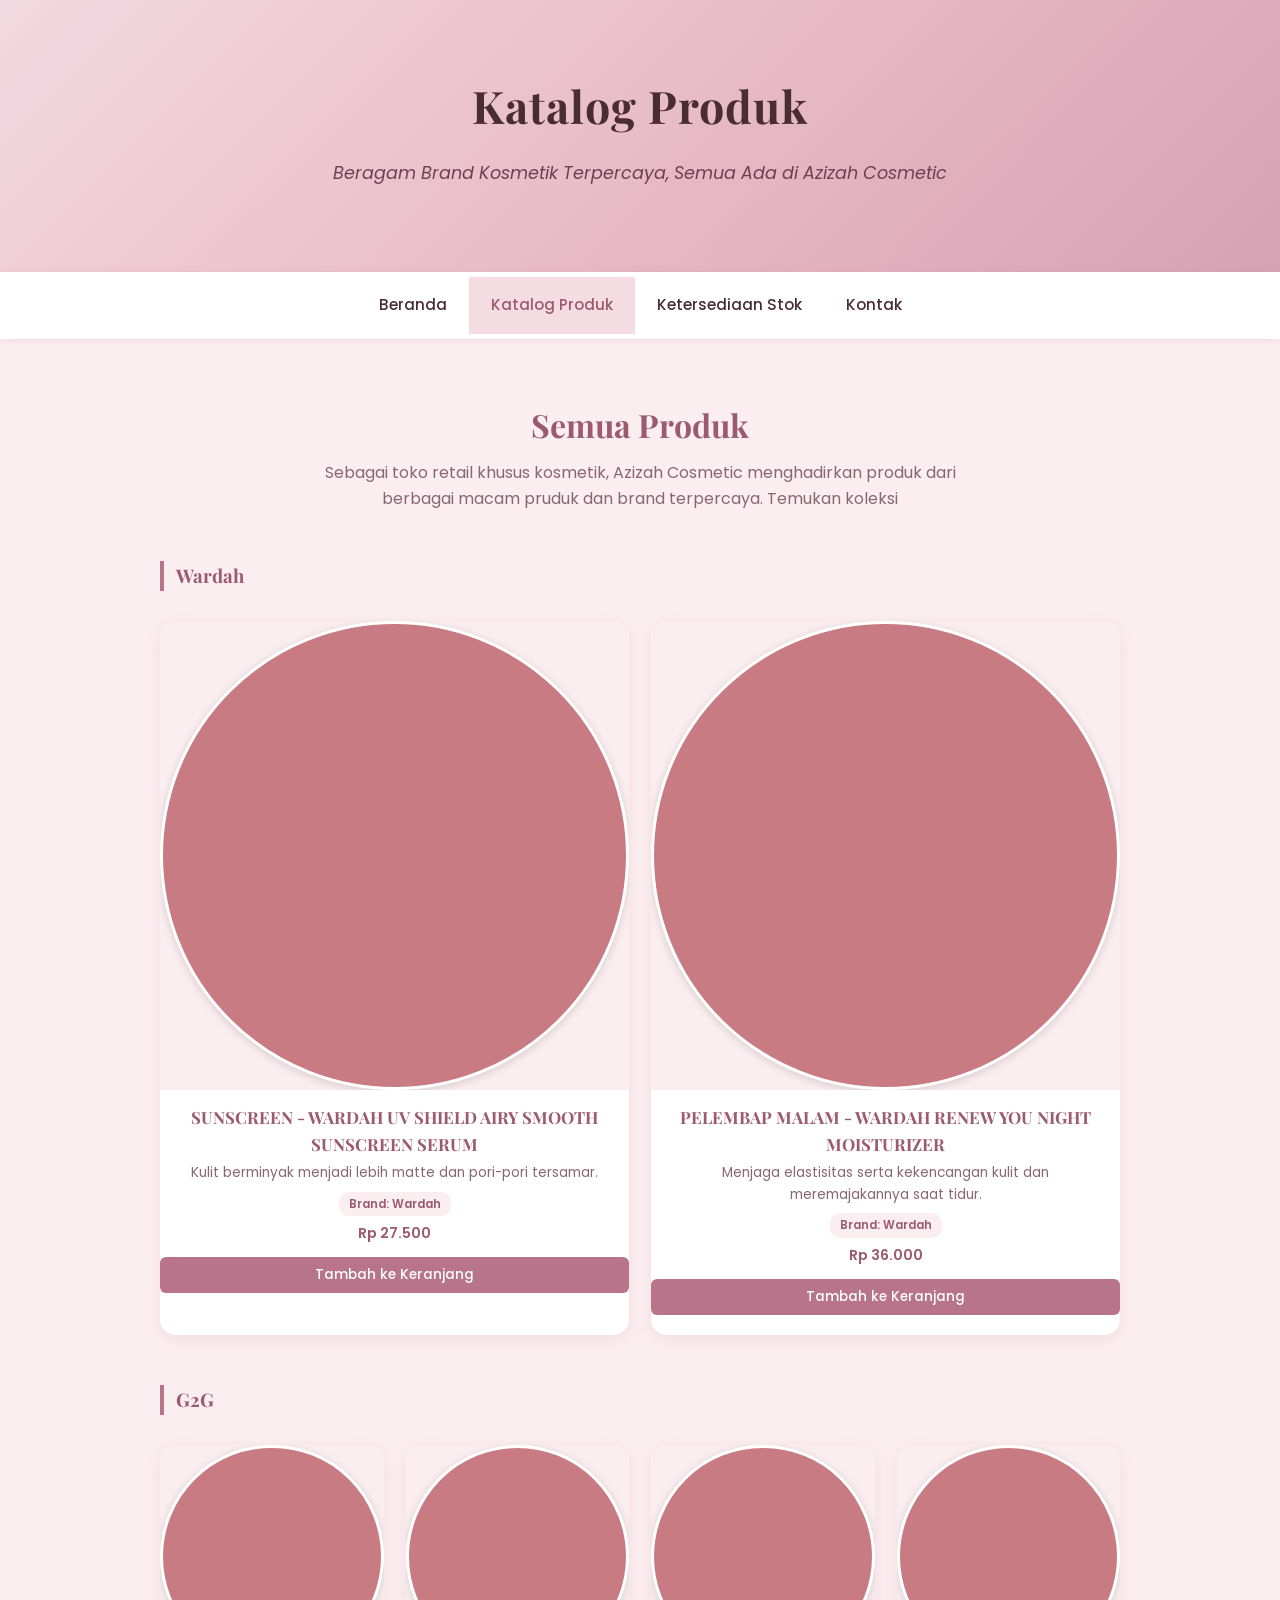
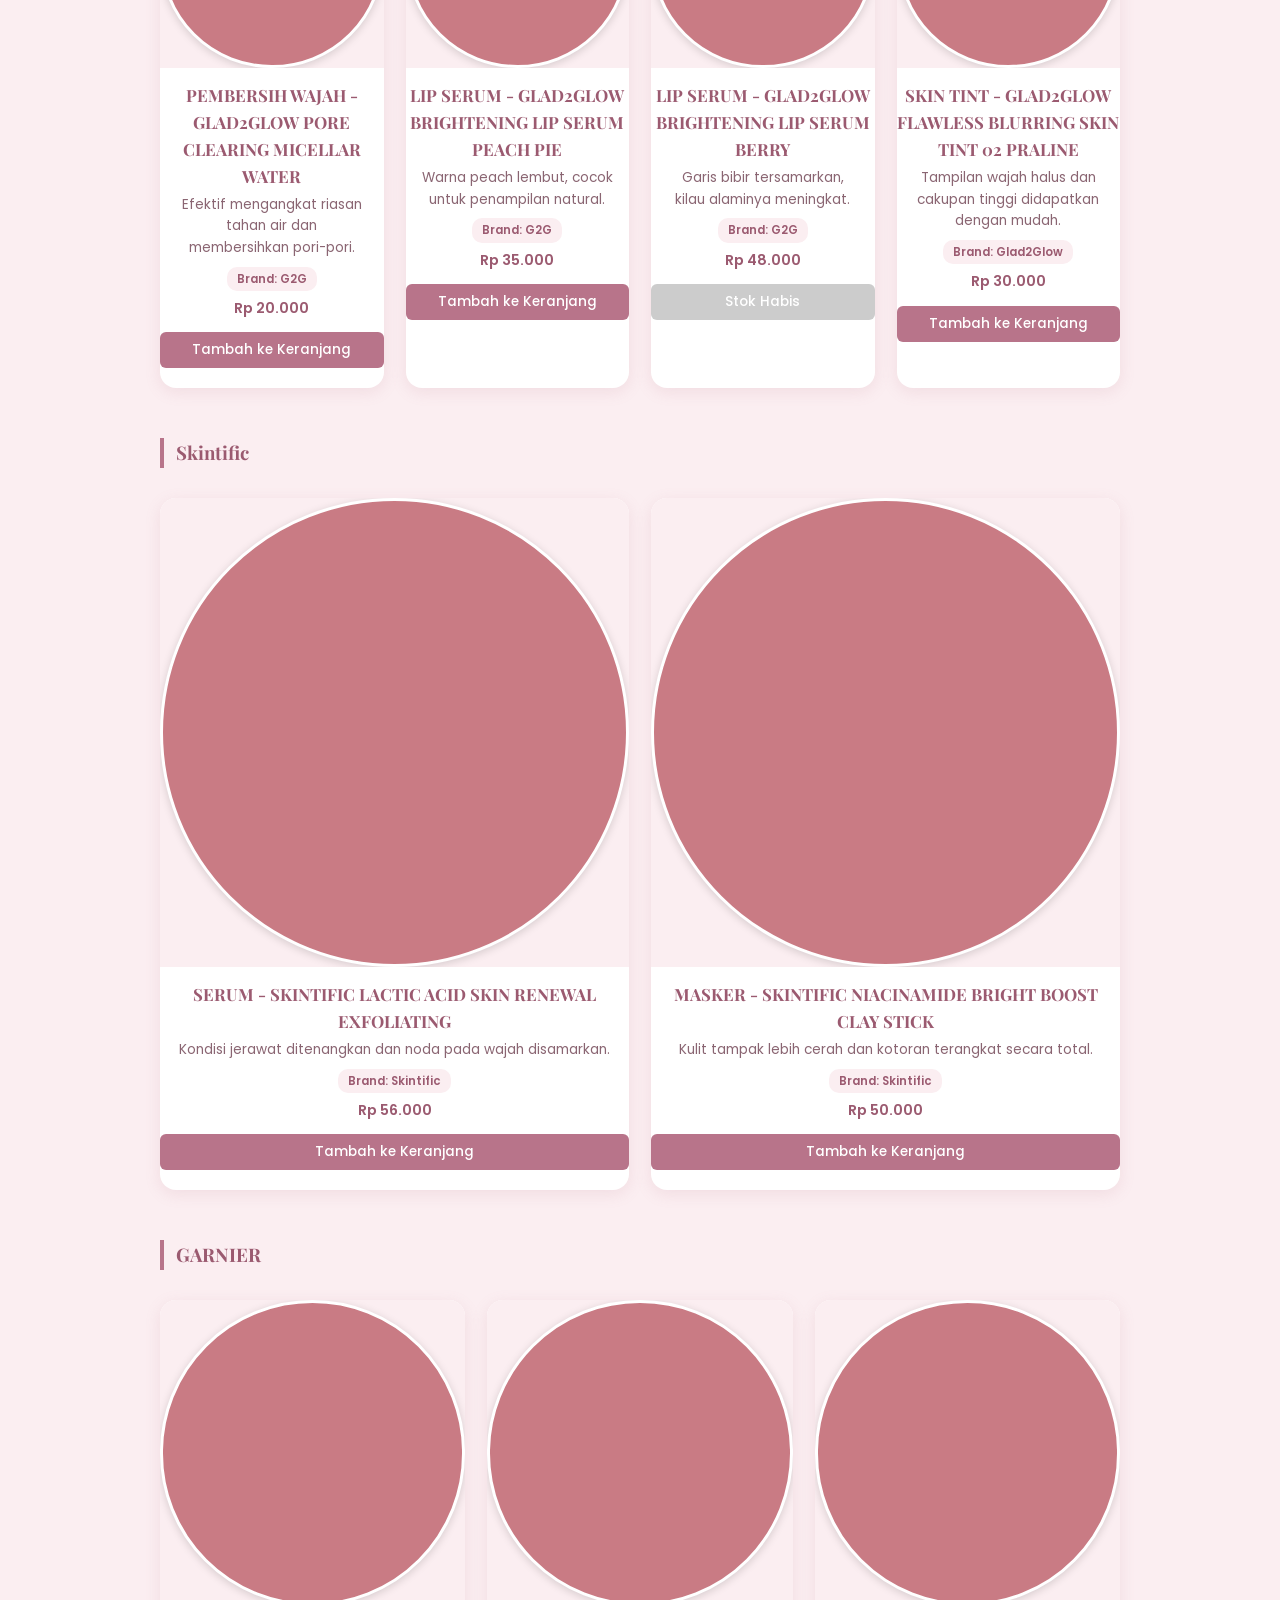
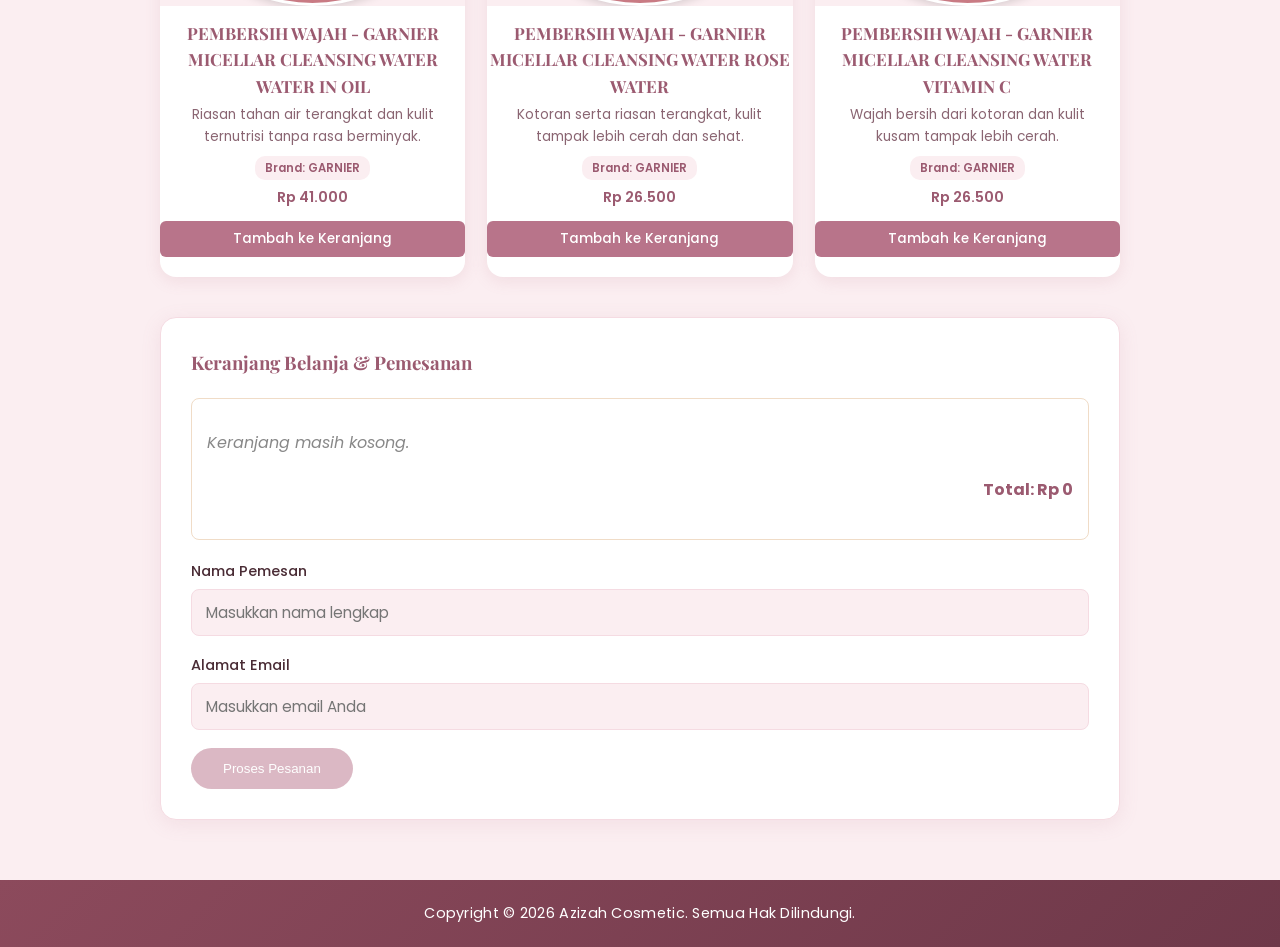
==== katalog.html @ d0dd6c2e "uploud website pertama" ====
<!DOCTYPE html>
<html lang="id">
<head>
<meta charset="UTF-8">
<meta name="viewport" content="width=device-width, initial-scale=1.0">
<title>Azizah Cosmetic - Katalog Produk</title>
<link rel="preconnect" href="https://fonts.googleapis.com">
<link href="https://fonts.googleapis.com/css2?family=Playfair+Display:ital,wght@0,500;0,600;0,700;1,500&family=Poppins:wght@300;400;500;600&display=swap" rel="stylesheet">
<link rel="stylesheet" href="style.css">
<style>

  /* Menimpa aturan tinggi dari style.css agar gambar 1:1 */
  .produk-card .swatch-preview {
    position: relative;
    overflow: hidden;
    aspect-ratio: 1 / 1 !important;
    width: 100%;
    height: auto !important;
  }
  
  .produk-foto {
    width: 100%;
    height: 100%;
    object-fit: cover; /* Agar gambar tidak gepeng */
    display: block;
  }
  
  /* Sembunyikan kotak warna bawaan jika foto sedang ditampilkan */
  .produk-card .swatch-preview span {
    display: none;
    width: 100%;
    height: 100%;
  }
  
  .kategori-nav{
    display:flex;
    justify-content:center;
    flex-wrap:wrap;
    gap:10px;
    margin:30px 0 10px;
  }

  .kategori-nav a{
    background:var(--white);
    color:var(--rose-gold-dark);
    padding:9px 20px;
    border-radius:20px;
    font-size:0.88rem;
    font-weight:500;
    border:1px solid var(--pink-soft);
    transition:background-color 0.2s ease, color 0.2s ease;
  }

  .kategori-nav a:hover{
    background-color:var(--rose-gold);
    color:var(--white);
  }

  .kategori-blok{
    margin-top:50px;
    scroll-margin-top:130px;
  }

  .kategori-blok h3{
    color:var(--rose-gold-dark);
    border-left:4px solid var(--rose-gold);
    padding-left:12px;
    margin-bottom:6px;
  }

  .kategori-blok .deskripsi-kategori{
    color:var(--text-muted);
    font-size:0.9rem;
    margin:0 0 5px 16px;
  }

  .brand-tag{
    display:inline-block;
    background:var(--pink-blush, #FBEEF1);
    color:var(--rose-gold-dark, #9B5A70);
    font-size:0.72rem;
    font-weight:600;
    padding:3px 10px;
    border-radius:10px;
    margin-top:8px;
  }

  .produk-card .harga{
    color:var(--rose-gold-dark, #9B5A70);
    font-weight:600;
    font-size:0.9rem;
    margin-top:6px;
    margin-bottom: 12px;
  }

  /* Tambahan CSS untuk Tombol Keranjang */
  .btn-tambah {
    background-color: var(--rose-gold, #C97B84);
    color: white;
    border: none;
    padding: 8px 12px;
    border-radius: 6px;
    font-size: 0.85rem;
    font-weight: 500;
    cursor: pointer;
    width: 100%;
    transition: background-color 0.2s;
    font-family: 'Poppins', sans-serif;
  }

  .btn-tambah:hover:not([disabled]) {
    background-color: var(--rose-gold-dark, #9B5A70);
  }

  .btn-tambah:disabled {
    background-color: #cccccc;
    cursor: not-allowed;
  }
</style>
</head>
<body>

<header id="beranda-header">
  <h1>Katalog Produk</h1>
  <p class="tagline">Beragam Brand Kosmetik Terpercaya, Semua Ada di Azizah Cosmetic</p>
</header>

<nav class="menu">
  <a href="beranda.html">Beranda</a>
  <a href="katalog.html" class="active">Katalog Produk</a>
  <a href="stok.html">Ketersediaan Stok</a>
  <a href="kontak.html">Kontak</a>
</nav>

<section id="katalog">
  <h2 id="judul">Semua Produk</h2>
  <p class="subheading">
    Sebagai toko retail khusus kosmetik, Azizah Cosmetic menghadirkan produk dari
    berbagai macam pruduk dan brand terpercaya. Temukan koleksi <span class="highlight">
  </p>

  <div class="kategori-blok" id="kategori-wardah">
  <h3>Wardah</h3>
  <div class="produk-grid">
    <div class="produk-card">
      <div class="swatch-preview" style="background:#FBEEF1;">
        <!-- Masukkan nama file foto produk Anda pada bagian src="" -->
        <img src="5.jpg" alt="Lipstik Matte - Rose Nude" class="produk-foto" onerror="this.style.display='none'; this.nextElementSibling.style.display='block';">
        <!-- Kotak warna ini akan otomatis muncul jika foto gagal dimuat -->
        <span style="background:#C97B84;"></span>
      </div>
      <h4>SUNSCREEN - WARDAH UV SHIELD AIRY SMOOTH SUNSCREEN SERUM</h4>
      <p>Kulit berminyak menjadi lebih matte dan pori-pori tersamar.</p>
      <div class="brand-tag">Brand: Wardah</div>
      <p class="harga">Rp 27.500</p>
      <button type="button" class="btn-tambah" data-nama="SUNSCREEN - WARDAH UV SHIELD AIRY SMOOTH SUNSCREEN SERUM" data-harga="27500">Tambah ke Keranjang</button>
    </div>
    <div class="produk-card">
      <div class="swatch-preview" style="background:#FBEEF1;">
        <!-- Masukkan nama file foto produk Anda pada bagian src="" -->
        <img src="6.jpg" alt="Lipstik Matte - Rose Nude" class="produk-foto" onerror="this.style.display='none'; this.nextElementSibling.style.display='block';">
        <!-- Kotak warna ini akan otomatis muncul jika foto gagal dimuat -->
        <span style="background:#C97B84;"></span>
      </div>
      <h4>PELEMBAP MALAM - WARDAH RENEW YOU NIGHT MOISTURIZER</h4>
      <p>Menjaga elastisitas serta kekencangan kulit dan meremajakannya saat tidur.</p>
      <div class="brand-tag">Brand: Wardah</div>
      <p class="harga">Rp 36.000</p>
      <button type="button" class="btn-tambah" data-nama="PELEMBAP MALAM - WARDAH RENEW YOU NIGHT MOISTURIZER" data-harga="36000">Tambah ke Keranjang</button>
    </div>
  </div>
</div>

<div class="kategori-blok" id="kategori-g2g">
  <h3>G2G</h3>
  <div class="produk-grid">
    <div class="produk-card">
      <div class="swatch-preview" style="background:#FBEEF1;">
        <!-- Masukkan nama file foto produk Anda pada bagian src="" -->
        <img src="2.jpg" alt="Lipstik Matte - Rose Nude" class="produk-foto" onerror="this.style.display='none'; this.nextElementSibling.style.display='block';">
        <!-- Kotak warna ini akan otomatis muncul jika foto gagal dimuat -->
        <span style="background:#C97B84;"></span>
      </div>
      <h4>PEMBERSIH WAJAH - GLAD2GLOW PORE CLEARING MICELLAR WATER</h4>
      <p>Efektif mengangkat riasan tahan air dan membersihkan pori-pori.</p>
      <div class="brand-tag">Brand: G2G</div>
      <p class="harga">Rp 20.000</p>
      <button type="button" class="btn-tambah" data-nama="PEMBERSIH WAJAH - GLAD2GLOW PORE CLEARING MICELLAR WATER" data-harga="20000">Tambah ke Keranjang</button>
    </div>
    <div class="produk-card">
      <div class="swatch-preview" style="background:#FBEEF1;">
        <!-- Masukkan nama file foto produk Anda pada bagian src="" -->
        <img src="8.jpg" alt="Lipstik Matte - Rose Nude" class="produk-foto" onerror="this.style.display='none'; this.nextElementSibling.style.display='block';">
        <!-- Kotak warna ini akan otomatis muncul jika foto gagal dimuat -->
        <span style="background:#C97B84;"></span>
      </div>
      <h4>LIP SERUM - GLAD2GLOW BRIGHTENING LIP SERUM PEACH PIE</h4>
      <p>Warna peach lembut, cocok untuk penampilan natural.</p>
      <div class="brand-tag">Brand: G2G</div>
      <p class="harga">Rp 35.000</p>
      <button type="button" class="btn-tambah" data-nama="LIP SERUM - GLAD2GLOW BRIGHTENING LIP SERUM PEACH PIE" data-harga="35000">Tambah ke Keranjang</button>
    </div>
    <div class="produk-card">
      <div class="swatch-preview" style="background:#FBEEF1;">
        <!-- Masukkan nama file foto produk Anda pada bagian src="" -->
        <img src="7.jpg" alt="Lipstik Matte - Rose Nude" class="produk-foto" onerror="this.style.display='none'; this.nextElementSibling.style.display='block';">
        <!-- Kotak warna ini akan otomatis muncul jika foto gagal dimuat -->
        <span style="background:#C97B84;"></span>
      </div>
      <h4>LIP SERUM - GLAD2GLOW BRIGHTENING LIP SERUM BERRY</h4>
      <p>Garis bibir tersamarkan, kilau alaminya meningkat.</p>
      <div class="brand-tag">Brand: G2G</div>
      <p class="harga">Rp 48.000</p>
      <button type="button" class="btn-tambah" data-nama="LIP SERUM - GLAD2GLOW BRIGHTENING LIP SERUM BERRY" data-harga="48000" disabled>Stok Habis</button>
    </div>
    <div class="produk-card">
      <div class="swatch-preview" style="background:#FBEEF1;">
        <!-- Masukkan nama file foto produk Anda pada bagian src="" -->
        <img src="12.jpg" alt="Lipstik Matte - Rose Nude" class="produk-foto" onerror="this.style.display='none'; this.nextElementSibling.style.display='block';">
        <!-- Kotak warna ini akan otomatis muncul jika foto gagal dimuat -->
        <span style="background:#C97B84;"></span>
      </div>
      <h4>SKIN TINT - GLAD2GLOW FLAWLESS BLURRING SKIN TINT 02 PRALINE</h4>
      <p>Tampilan wajah halus dan cakupan tinggi didapatkan dengan mudah.</p>
      <div class="brand-tag">Brand: Glad2Glow</div>
      <p class="harga">Rp 30.000</p>
      <button type="button" class="btn-tambah" data-nama="SKIN TINT - GLAD2GLOW FLAWLESS BLURRING SKIN TINT 02 PRALINE" data-harga="30000">Tambah ke Keranjang</button>
    </div>
  </div>
</div>

<div class="kategori-blok" id="kategori-skintific">
  <h3>Skintific</h3>
  <div class="produk-grid">
    <div class="produk-card">
      <div class="swatch-preview" style="background:#FBEEF1;">
        <!-- Masukkan nama file foto produk Anda pada bagian src="" -->
        <img src="4.jpg" alt="Lipstik Matte - Rose Nude" class="produk-foto" onerror="this.style.display='none'; this.nextElementSibling.style.display='block';">
        <!-- Kotak warna ini akan otomatis muncul jika foto gagal dimuat -->
        <span style="background:#C97B84;"></span>
      </div>
      <h4>SERUM - SKINTIFIC LACTIC ACID SKIN RENEWAL EXFOLIATING</h4>
      <p>Kondisi jerawat ditenangkan dan noda pada wajah disamarkan.</p>
      <div class="brand-tag">Brand: Skintific</div>
      <p class="harga">Rp 56.000</p>
      <button type="button" class="btn-tambah" data-nama="SERUM - SKINTIFIC LACTIC ACID SKIN RENEWAL EXFOLIATING" data-harga="56000">Tambah ke Keranjang</button>
    </div>
    <div class="produk-card">
      <div class="swatch-preview" style="background:#FBEEF1;">
        <!-- Masukkan nama file foto produk Anda pada bagian src="" -->
        <img src="3.jpg" alt="Lipstik Matte - Rose Nude" class="produk-foto" onerror="this.style.display='none'; this.nextElementSibling.style.display='block';">
        <!-- Kotak warna ini akan otomatis muncul jika foto gagal dimuat -->
        <span style="background:#C97B84;"></span>
      </div>
      <h4>MASKER - SKINTIFIC NIACINAMIDE BRIGHT BOOST CLAY STICK</h4>
      <p>Kulit tampak lebih cerah dan kotoran terangkat secara total.</p>
      <div class="brand-tag">Brand: Skintific</div>
      <p class="harga">Rp 50.000</p>
      <button type="button" class="btn-tambah" data-nama="MASKER - SKINTIFIC NIACINAMIDE BRIGHT BOOST CLAY STICK" data-harga="50000">Tambah ke Keranjang</button>
    </div>
  </div>
</div>

<div class="kategori-blok" id="kategori-garnier">
  <h3>GARNIER</h3>
  <div class="produk-grid">
    <div class="produk-card">
      <div class="swatch-preview" style="background:#FBEEF1;">
        <!-- Masukkan nama file foto produk Anda pada bagian src="" -->
        <img src="9.jpg" alt="Lipstik Matte - Rose Nude" class="produk-foto" onerror="this.style.display='none'; this.nextElementSibling.style.display='block';">
        <!-- Kotak warna ini akan otomatis muncul jika foto gagal dimuat -->
        <span style="background:#C97B84;"></span>
      </div>
      <h4>PEMBERSIH WAJAH - GARNIER MICELLAR CLEANSING WATER WATER IN OIL</h4>
      <p>Riasan tahan air terangkat dan kulit ternutrisi tanpa rasa berminyak.</p>
      <div class="brand-tag">Brand: GARNIER</div>
      <p class="harga">Rp 41.000</p>
      <button type="button" class="btn-tambah" data-nama="PEMBERSIH WAJAH - GARNIER MICELLAR CLEANSING WATER WATER IN OIL" data-harga="41000">Tambah ke Keranjang</button>
    </div>
    <div class="produk-card">
      <div class="swatch-preview" style="background:#FBEEF1;">
        <!-- Masukkan nama file foto produk Anda pada bagian src="" -->
        <img src="10.jpg" alt="Lipstik Matte - Rose Nude" class="produk-foto" onerror="this.style.display='none'; this.nextElementSibling.style.display='block';">
        <!-- Kotak warna ini akan otomatis muncul jika foto gagal dimuat -->
        <span style="background:#C97B84;"></span>
      </div>
      <h4>PEMBERSIH WAJAH - GARNIER MICELLAR CLEANSING WATER ROSE WATER</h4>
      <p>Kotoran serta riasan terangkat, kulit tampak lebih cerah dan sehat.</p>
      <div class="brand-tag">Brand: GARNIER</div>
      <p class="harga">Rp 26.500</p>
      <button type="button" class="btn-tambah" data-nama="PEMBERSIH WAJAH - GARNIER MICELLAR CLEANSING WATER ROSE WATER" data-harga="26500">Tambah ke Keranjang</button>
    </div>
    <div class="produk-card">
      <div class="swatch-preview" style="background:#FBEEF1;">
        <!-- Masukkan nama file foto produk Anda pada bagian src="" -->
        <img src="11.jpg" alt="Lipstik Matte - Rose Nude" class="produk-foto" onerror="this.style.display='none'; this.nextElementSibling.style.display='block';">
        <!-- Kotak warna ini akan otomatis muncul jika foto gagal dimuat -->
        <span style="background:#C97B84;"></span>
      </div>
      <h4>PEMBERSIH WAJAH - GARNIER MICELLAR CLEANSING WATER VITAMIN C</h4>
      <p>Wajah bersih dari kotoran dan kulit kusam tampak lebih cerah.</p>
      <div class="brand-tag">Brand: GARNIER</div>
      <p class="harga">Rp 26.500</p>
      <button type="button" class="btn-tambah" data-nama="PEMBERSIH WAJAH - GARNIER MICELLAR CLEANSING WATER VITAMIN C" data-harga="26500">Tambah ke Keranjang</button>
    </div>
  </div>
</div>



  <div class="formulir">
    <h3>Keranjang Belanja & Pemesanan</h3>
    
    <div id="area-keranjang" style="margin-bottom: 20px; background: #fff; padding: 15px; border-radius: 8px; border: 1px solid #f0dcc7;">
      <ul id="daftar-item" style="list-style-type: none; padding-left: 0; margin-bottom: 15px;">
        <li style="color: #888; font-style: italic;">Keranjang masih kosong.</li>
      </ul>
      <h4 style="text-align: right; color: #9B5A70; font-family: 'Poppins', sans-serif;">Total: Rp <span id="total-harga">0</span></h4>
    </div>

    <form id="form-checkout" action="proses_pesanan.php" method="POST">
      <div class="form-group">
        <label for="nama_pemesan">Nama Pemesan</label>
        <input type="text" id="nama_pemesan" name="nama_pemesan" placeholder="Masukkan nama lengkap" required>
      </div>

      <div class="form-group">
        <label for="email_pemesan">Alamat Email</label>
        <input type="email" id="email_pemesan" name="email_pemesan" placeholder="Masukkan email Anda" required>
      </div>

      <input type="hidden" id="data_keranjang" name="data_keranjang" value="">
      <input type="hidden" id="total_pembayaran" name="total_pembayaran" value="0">

      <input type="submit" value="Proses Pesanan" id="btn-submit" disabled style="opacity: 0.5;">
    </form>
  </div>
</section>

<footer>
  Copyright &copy; 2026 Azizah Cosmetic. Semua Hak Dilindungi.
</footer>

<script>
  // Array untuk menyimpan data produk
  let keranjang = [];

  const daftarItemUI = document.getElementById('daftar-item');
  const totalHargaUI = document.getElementById('total-harga');
  const inputDataKeranjang = document.getElementById('data_keranjang');
  const inputTotalPembayaran = document.getElementById('total_pembayaran');
  const btnSubmit = document.getElementById('btn-submit');

  // Format angka ke Rupiah
  const formatRupiah = (angka) => {
    return new Intl.NumberFormat('id-ID').format(angka);
  };

  // Fungsi memperbarui tampilan keranjang
  function updateKeranjangUI() {
    daftarItemUI.innerHTML = '';
    let total = 0;

    if (keranjang.length === 0) {
      daftarItemUI.innerHTML = '<li style="color: #888; font-style: italic;">Keranjang masih kosong.</li>';
      btnSubmit.disabled = true;
      btnSubmit.style.opacity = '0.5';
    } else {
      btnSubmit.disabled = false;
      btnSubmit.style.opacity = '1';
      
      keranjang.forEach((item, index) => {
        const subtotal = item.harga * item.jumlah;
        total += subtotal;

        const li = document.createElement('li');
        li.style.display = 'flex';
        li.style.justifyContent = 'space-between';
        li.style.marginBottom = '8px';
        li.style.borderBottom = '1px dashed #ccc';
        li.style.paddingBottom = '5px';
        li.style.fontFamily = "'Poppins', sans-serif";
        li.style.fontSize = "0.9rem";
        
       li.innerHTML = `
          <div style="display: flex; flex-direction: column;">
            <span>${item.nama}</span>
            <div style="margin-top: 4px; display: flex; align-items: center; gap: 8px;">
              <button type="button" onclick="kurangiJumlah(${index})" style="background:#f0dcc7; color:#9B5A70; border:none; border-radius:4px; width:24px; height:24px; cursor:pointer; font-weight:bold;">-</button>
              <span style="font-size: 0.9rem; font-weight: 500; min-width: 15px; text-align: center;">${item.jumlah}</span>
              <button type="button" onclick="tambahJumlah(${index})" style="background:#f0dcc7; color:#9B5A70; border:none; border-radius:4px; width:24px; height:24px; cursor:pointer; font-weight:bold;">+</button>
            </div>
          </div>
          <div style="display: flex; align-items: center;">
            <span style="margin-right: 10px;">Rp ${formatRupiah(subtotal)}</span>
            <button type="button" onclick="hapusItem(${index})" style="background:#e74c3c; color:white; border:none; padding:4px 8px; border-radius:4px; cursor:pointer; font-size:12px;" title="Hapus Produk">X</button>
          </div>
        `;
        daftarItemUI.appendChild(li);
      });
    }

    // Update total harga & hidden inputs
    totalHargaUI.innerText = formatRupiah(total);
    inputTotalPembayaran.value = total;
    inputDataKeranjang.value = JSON.stringify(keranjang);
  }

  // Fungsi menambah item ke keranjang
  function tambahKeKeranjang(nama, harga) {
    // Cek apakah barang sudah ada di keranjang
    const itemIndex = keranjang.findIndex(item => item.nama === nama);
    
    if (itemIndex > -1) {
      keranjang[itemIndex].jumlah += 1; // Tambah kuantitas
    } else {
      keranjang.push({ nama: nama, harga: parseInt(harga), jumlah: 1 }); // Produk baru
    }
    
    updateKeranjangUI();
  }

  // Fungsi menghapus item dari keranjang
  function hapusItem(index) {
    keranjang.splice(index, 1);
    updateKeranjangUI();
  }

  // Fungsi untuk mengurangi jumlah item
  function kurangiJumlah(index) {
    // Jika jumlah lebih dari 1, kurangi 1
    if (keranjang[index].jumlah > 1) {
      keranjang[index].jumlah -= 1;
    } else {
      // Jika jumlahnya 1 dan tombol minus ditekan, hapus produk dari keranjang
      hapusItem(index);
      return; // Berhenti di sini agar tidak menjalankan update dua kali
    }
    updateKeranjangUI();
  }

  // Fungsi untuk menambah jumlah item dari dalam keranjang
  function tambahJumlah(index) {
    keranjang[index].jumlah += 1;
    updateKeranjangUI();
  }

  // Event listener untuk semua tombol "Tambah ke Keranjang"
  document.querySelectorAll('.btn-tambah').forEach(button => {
    button.addEventListener('click', function() {
      // Jika tombol disabled (stok habis), abaikan
      if(this.disabled) return;

      const nama = this.getAttribute('data-nama');
      const harga = this.getAttribute('data-harga');
      tambahKeKeranjang(nama, harga);
      
      // Feedback visual sederhana pada tombol
      const teksAsli = this.innerText;
      this.innerText = "Berhasil Ditambah!";
      this.style.backgroundColor = "#8C2E2E";
      setTimeout(() => { 
        this.innerText = teksAsli; 
        this.style.backgroundColor = ""; 
      }, 1000);
    });
  });
  // Mengambil alih fungsi form saat disubmit
  document.getElementById('form-checkout').addEventListener('submit', function(e) {
    e.preventDefault(); // Mencegah halaman pindah ke PHP / blank

    // Ambil data pelanggan
    const nama = document.getElementById('nama_pemesan').value;
    const email = document.getElementById('email_pemesan').value;
    const total = document.getElementById('total_pembayaran').value;
    
    // Pastikan keranjang tidak kosong
    if (keranjang.length === 0) {
      alert("Keranjang belanja Anda masih kosong!");
      return;
    }

    // Susun format pesan WhatsApp
    let teksPesanan = `Halo Azizah Cosmetic! 🛍️\nSaya ingin memesan produk berikut:\n\n`;
    
    keranjang.forEach(item => {
      teksPesanan += `- ${item.nama} (${item.jumlah}x)\n`;
    });

    teksPesanan += `\n*Total Harga: Rp ${formatRupiah(total)}*\n\n`;
    teksPesanan += `Data Pemesan:\nNama: ${nama}\nEmail: ${email}\n\nMohon informasi nomor rekening untuk pembayarannya ya. Terima kasih! ✨`;

    // Ganti 6281234567890 dengan nomor WhatsApp asli toko Anda
    const nomorWA = "62083861441588"; 
    
    // Buat link WhatsApp dan buka di tab baru
    const urlWA = `https://wa.me/${62083861441588}?text=${encodeURIComponent(teksPesanan)}`;
    window.open(urlWA, '_blank');
  });
</script>
</body>
</html>
---- style.css ----
:root{
  --pink-blush:#FBEEF1;
  --pink-soft:#F5DBE2;
  --white:#FFFFFF;
  --rose-gold:#B8748A;
  --rose-gold-dark:#9B5A70;
  --text-dark:#4A2C35;
  --text-muted:#8A6572;
}

*{
  box-sizing:border-box;
}

body{
  font-family:'Poppins', sans-serif;
  margin:0;
  background-color:var(--pink-blush);
  color:var(--text-dark);
  line-height:1.6;
}

h1,h2,h3{
  font-family:'Playfair Display', serif;
  margin:0 0 10px 0;
}

a{
  text-decoration:none;
}

header{
  background:linear-gradient(135deg,#F3D9E1 0%,#E7B9C6 55%,#D7A1B4 100%);
  color:var(--text-dark);
  text-align:center;
  padding:70px 20px 60px;
}

header h1{
  font-size:2.8rem;
  letter-spacing:1px;
}

header p.tagline{
  font-size:1.1rem;
  font-style:italic;
  color:#6E4152;
  margin-bottom:25px;
}

.swatches{
  display:flex;
  justify-content:center;
  gap:12px;
  margin:20px 0 30px;
}

.swatches span{
  width:22px;
  height:22px;
  border-radius:50%;
  display:inline-block;
  border:2px solid var(--white);
  box-shadow:0 1px 4px rgba(0,0,0,0.15);
}

.swatch-1{ background:#C97B84; }
.swatch-2{ background:#E4A5A0; }
.swatch-3{ background:#B8748A; }
.swatch-4{ background:#8C4A5C; }
.swatch-5{ background:#E8C4C0; }

.cta-button{
  display:inline-block;
  background-color:var(--rose-gold);
  color:var(--white);
  padding:14px 34px;
  border-radius:30px;
  font-weight:500;
  letter-spacing:0.5px;
  transition:background-color 0.25s ease, transform 0.25s ease;
  border:none;
  cursor:pointer;
}

.cta-button:hover{
  background-color:var(--rose-gold-dark);
  transform:translateY(-2px);
}

.cta-button.outline{
  background-color:transparent;
  border:2px solid var(--rose-gold);
  color:var(--rose-gold-dark);
}

.cta-button.outline:hover{
  background-color:var(--rose-gold);
  color:var(--white);
}

.menu{
  background-color:var(--white);
  text-align:center;
  padding:5px 15px;
  position:sticky;
  top:0;
  z-index:100;
  box-shadow:0 2px 8px rgba(184,116,138,0.15);
  display:flex;
  justify-content:center;
  flex-wrap:wrap;
}

.menu a{
  color:var(--text-dark);
  text-decoration:none;
  padding:16px 22px;
  font-weight:500;
  font-size:0.95rem;
  display:inline-block;
}

.menu a:hover,
.menu a.active{
  background-color:var(--pink-soft);
  color:var(--rose-gold-dark);
}

section{
  max-width:1000px;
  margin:0 auto;
  padding:60px 20px;
  scroll-margin-top:65px;
}

#judul{
  color:var(--rose-gold-dark);
  text-align:center;
  font-size:2rem;
}

.subheading{
  text-align:center;
  color:var(--text-muted);
  max-width:650px;
  margin:0 auto 35px;
}

.highlight{
  color:var(--rose-gold-dark);
  font-weight:600;
}

.info-box{
  background:var(--pink-soft);
  border-radius:14px;
  padding:25px 30px;
  margin-top:35px;
  border-left:4px solid var(--rose-gold);
}

.info-box h3{
  color:var(--rose-gold-dark);
}

.keunggulan{
  display:grid;
  grid-template-columns:repeat(auto-fit, minmax(200px,1fr));
  gap:18px;
  margin-top:20px;
}

.keunggulan .item{
  background:var(--white);
  border-radius:12px;
  padding:20px;
  text-align:center;
  box-shadow:0 2px 10px rgba(184,116,138,0.12);
}

.keunggulan .item strong{
  display:block;
  color:var(--rose-gold-dark);
  font-family:'Playfair Display', serif;
  font-size:1.1rem;
  margin-bottom:6px;
}

.produk-grid{
  display:grid;
  grid-template-columns:repeat(auto-fit, minmax(210px,1fr));
  gap:22px;
  margin-top:30px;
}

.produk-card{
  background:var(--white);
  border-radius:16px;
  overflow:hidden;
  box-shadow:0 4px 16px rgba(184,116,138,0.14);
  text-align:center;
  padding-bottom:20px;
  transition:transform 0.25s ease;
}

.produk-card:hover{
  transform:translateY(-4px);
}

.produk-card .swatch-preview{
  height:110px;
  display:flex;
  align-items:center;
  justify-content:center;
}

.produk-card .swatch-preview span{
  width:56px;
  height:56px;
  border-radius:50%;
  border:3px solid var(--white);
  box-shadow:0 2px 8px rgba(0,0,0,0.15);
}

.produk-card h4{
  font-family:'Playfair Display', serif;
  color:var(--rose-gold-dark);
  margin:14px 0 4px;
  font-size:1.05rem;
}

.produk-card p{
  color:var(--text-muted);
  font-size:0.85rem;
  margin:0;
  padding:0 16px;
}

.cta-center{
  text-align:center;
  margin-top:35px;
}

.formulir{
  margin-top:40px;
  background:var(--white);
  border:1px solid var(--pink-soft);
  border-radius:16px;
  padding:30px;
  box-shadow:0 4px 20px rgba(184,116,138,0.12);
}

.formulir h3{
  color:var(--rose-gold-dark);
  margin-bottom:20px;
}

.form-group{
  margin-bottom:18px;
}

.formulir label{
  display:block;
  margin-bottom:6px;
  font-weight:500;
  font-size:0.9rem;
  color:var(--text-dark);
}

.formulir input[type="text"],
.formulir input[type="email"],
.formulir input[type="number"],
.formulir select{
  width:100%;
  padding:11px 14px;
  border:1px solid var(--pink-soft);
  border-radius:8px;
  font-family:'Poppins', sans-serif;
  font-size:0.95rem;
  background:var(--pink-blush);
  color:var(--text-dark);
}

.formulir input:focus,
.formulir select:focus{
  outline:2px solid var(--rose-gold);
  outline-offset:1px;
}

.formulir small{
  color:var(--text-muted);
  font-size:0.8rem;
}

.formulir input[type="submit"]{
  background-color:var(--rose-gold);
  color:var(--white);
  border:none;
  padding:13px 32px;
  border-radius:30px;
  font-weight:500;
  cursor:pointer;
  transition:background-color 0.25s ease;
}

.formulir input[type="submit"]:hover{
  background-color:var(--rose-gold-dark);
}

.stok-wadah{
  background:var(--white);
  border-radius:16px;
  padding:10px 25px 25px;
  box-shadow:0 4px 20px rgba(184,116,138,0.12);
  overflow-x:auto;
}

table{
  width:100%;
  border-collapse:collapse;
  margin-top:15px;
  min-width:480px;
}

th, td{
  text-align:left;
  padding:12px 14px;
  border-bottom:1px solid var(--pink-soft);
  font-size:0.92rem;
}

th{
  color:var(--rose-gold-dark);
  font-family:'Playfair Display', serif;
  font-weight:600;
}

.status-tersedia{
  color:#3E8E5A;
  font-weight:600;
}

.status-habis{
  color:#B0413E;
  font-weight:600;
}

.status-terbatas{
  color:#C08A2E;
  font-weight:600;
}

.kontak-grid{
  display:grid;
  grid-template-columns:repeat(auto-fit, minmax(220px,1fr));
  gap:20px;
  margin-top:25px;
}

.kontak-grid .item{
  background:var(--white);
  border-radius:12px;
  padding:22px;
  text-align:center;
  box-shadow:0 2px 10px rgba(184,116,138,0.12);
}

.kontak-grid .item strong{
  display:block;
  color:var(--rose-gold-dark);
  margin-bottom:6px;
  font-family:'Playfair Display', serif;
}

footer{
  background:linear-gradient(135deg,#8C4A5C,#6E3849);
  color:var(--white);
  text-align:center;
  padding:22px 15px;
  font-size:0.9rem;
  letter-spacing:0.3px;
}

@media (max-width:600px){
  header h1{ font-size:2.1rem; }
  .menu a{ padding:12px 14px; font-size:0.85rem; }
  section{ padding:45px 16px; }
}
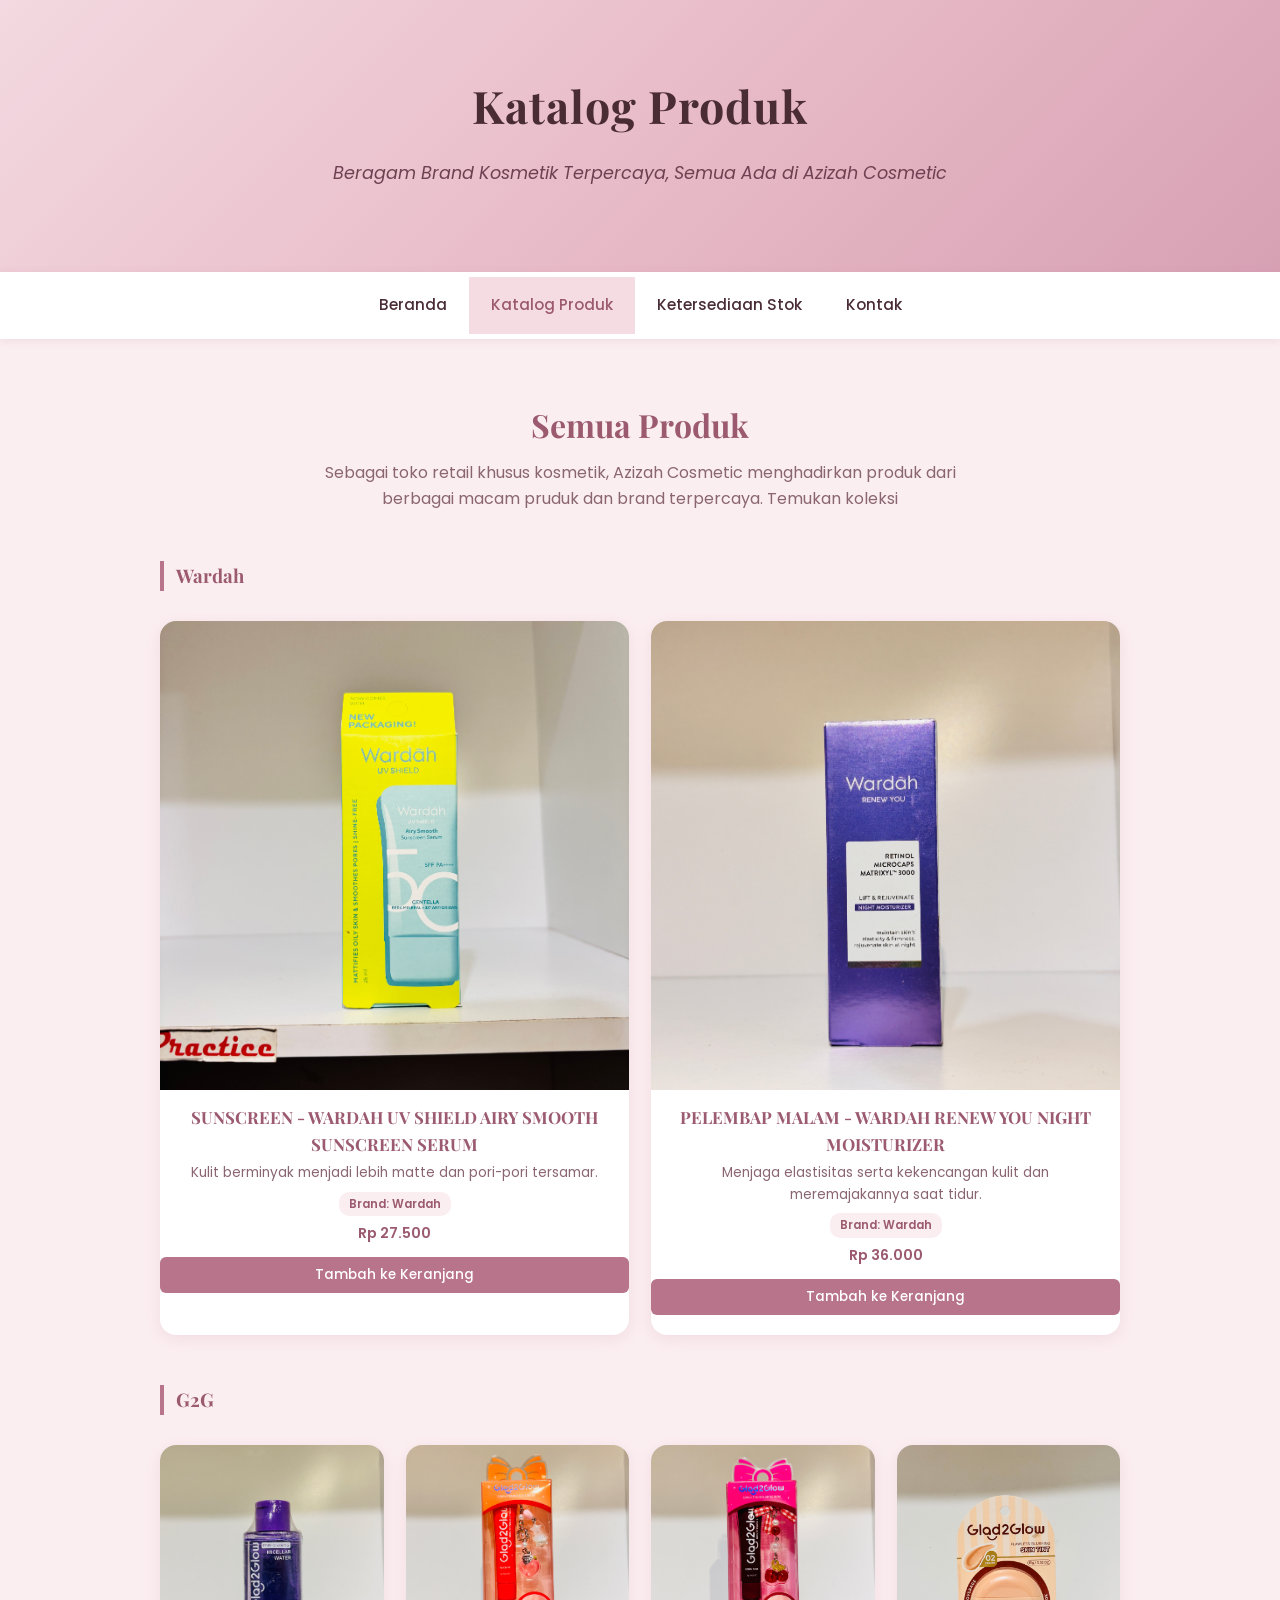
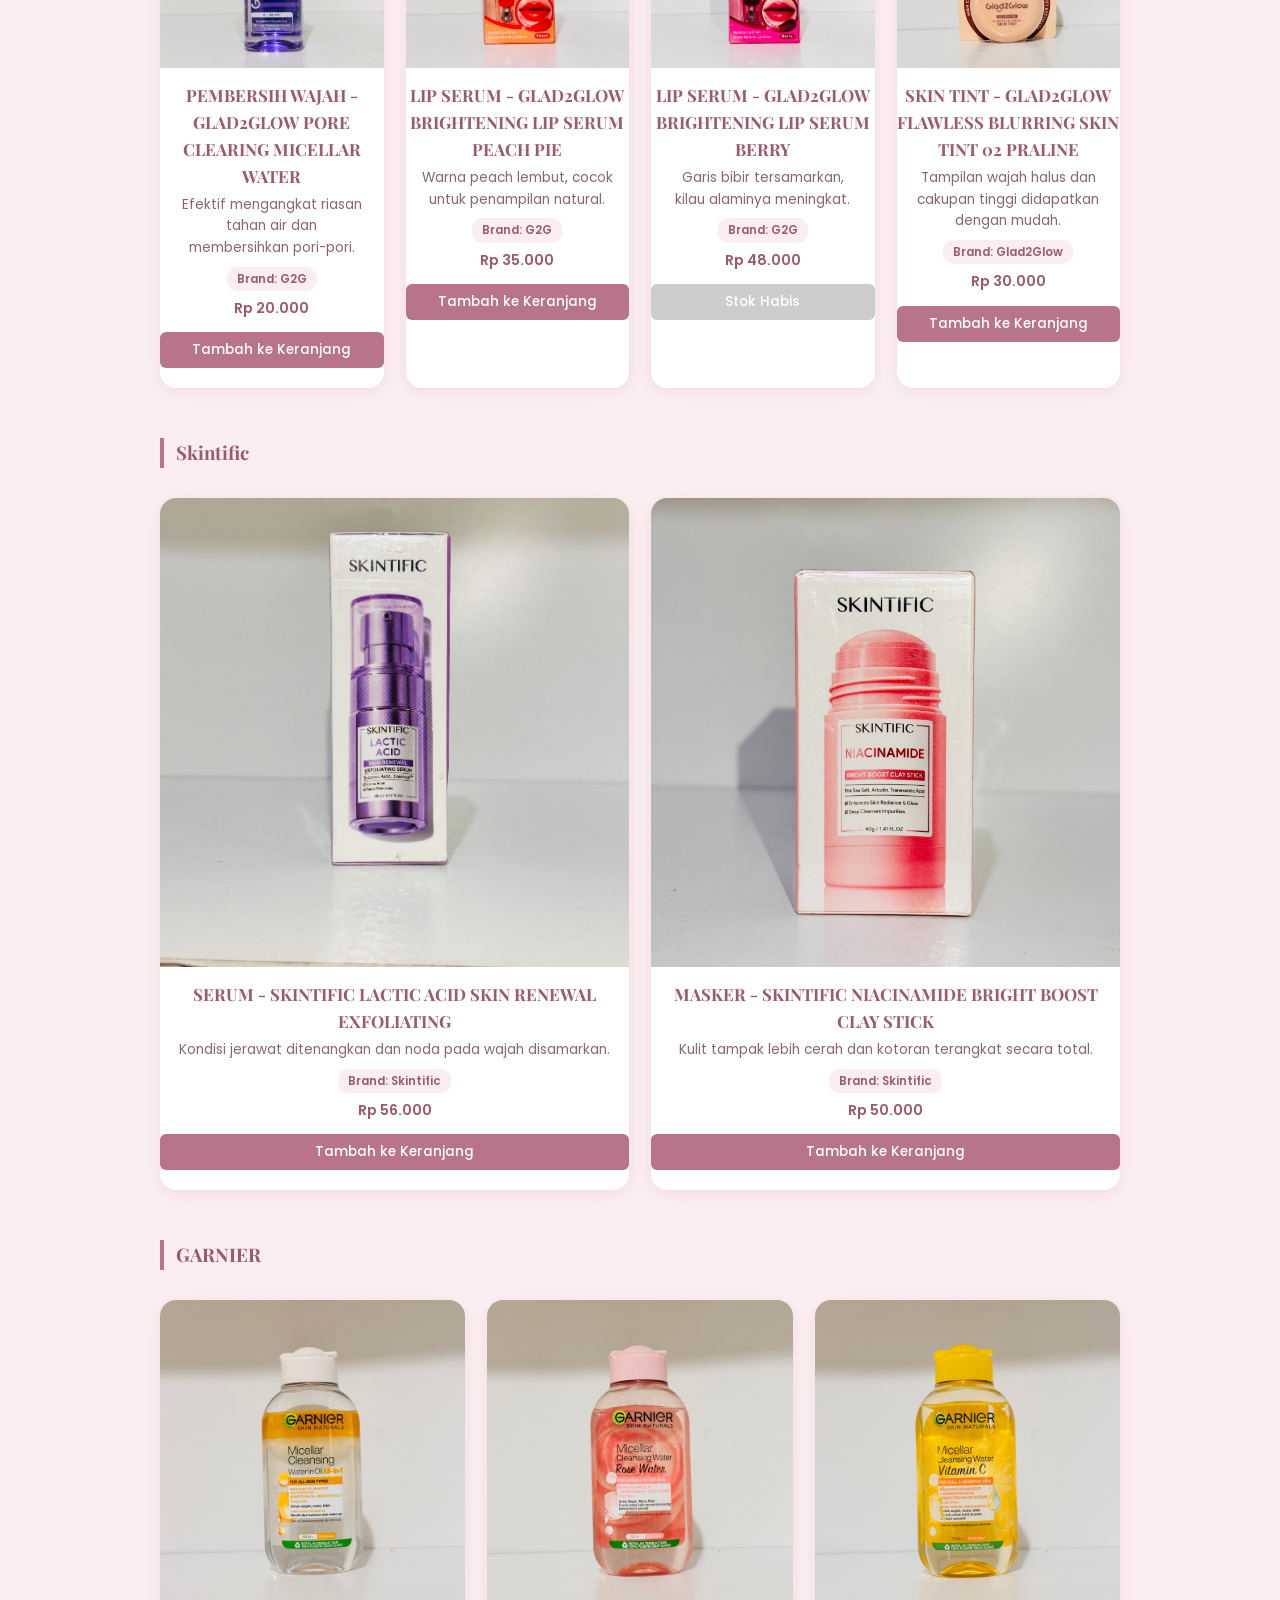
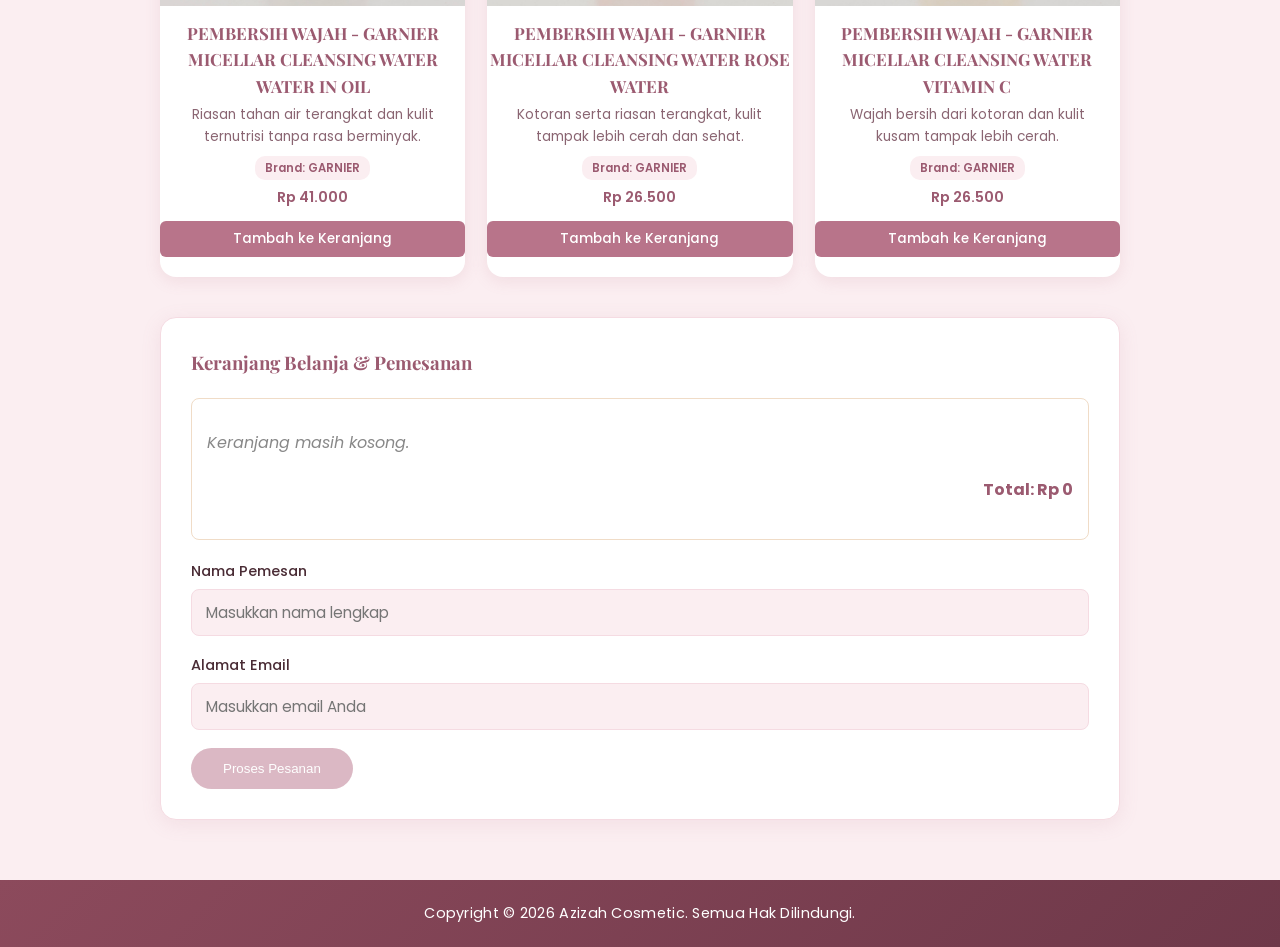
==== commit 09a03bd6: "Update katalog.html" ====
--- a/katalog.html
+++ b/katalog.html
@@ -139,13 +139,13 @@
     berbagai macam pruduk dan brand terpercaya. Temukan koleksi <span class="highlight">
   </p>
 
-  <div class="kategori-blok" id="kategori-wardah">
+<div class="kategori-blok" id="kategori-wardah">
   <h3>Wardah</h3>
   <div class="produk-grid">
     <div class="produk-card">
       <div class="swatch-preview" style="background:#FBEEF1;">
         <!-- Masukkan nama file foto produk Anda pada bagian src="" -->
-        <img src="5.jpg" alt="Lipstik Matte - Rose Nude" class="produk-foto" onerror="this.style.display='none'; this.nextElementSibling.style.display='block';">
+        <img src="5.JPG" alt="Lipstik Matte - Rose Nude" class="produk-foto" onerror="this.style.display='none'; this.nextElementSibling.style.display='block';">
         <!-- Kotak warna ini akan otomatis muncul jika foto gagal dimuat -->
         <span style="background:#C97B84;"></span>
       </div>
@@ -158,7 +158,7 @@
     <div class="produk-card">
       <div class="swatch-preview" style="background:#FBEEF1;">
         <!-- Masukkan nama file foto produk Anda pada bagian src="" -->
-        <img src="6.jpg" alt="Lipstik Matte - Rose Nude" class="produk-foto" onerror="this.style.display='none'; this.nextElementSibling.style.display='block';">
+        <img src="6.JPG" alt="Lipstik Matte - Rose Nude" class="produk-foto" onerror="this.style.display='none'; this.nextElementSibling.style.display='block';">
         <!-- Kotak warna ini akan otomatis muncul jika foto gagal dimuat -->
         <span style="background:#C97B84;"></span>
       </div>
@@ -177,7 +177,7 @@
     <div class="produk-card">
       <div class="swatch-preview" style="background:#FBEEF1;">
         <!-- Masukkan nama file foto produk Anda pada bagian src="" -->
-        <img src="2.jpg" alt="Lipstik Matte - Rose Nude" class="produk-foto" onerror="this.style.display='none'; this.nextElementSibling.style.display='block';">
+        <img src="2.JPG" alt="Lipstik Matte - Rose Nude" class="produk-foto" onerror="this.style.display='none'; this.nextElementSibling.style.display='block';">
         <!-- Kotak warna ini akan otomatis muncul jika foto gagal dimuat -->
         <span style="background:#C97B84;"></span>
       </div>
@@ -190,7 +190,7 @@
     <div class="produk-card">
       <div class="swatch-preview" style="background:#FBEEF1;">
         <!-- Masukkan nama file foto produk Anda pada bagian src="" -->
-        <img src="8.jpg" alt="Lipstik Matte - Rose Nude" class="produk-foto" onerror="this.style.display='none'; this.nextElementSibling.style.display='block';">
+        <img src="8.JPG" alt="Lipstik Matte - Rose Nude" class="produk-foto" onerror="this.style.display='none'; this.nextElementSibling.style.display='block';">
         <!-- Kotak warna ini akan otomatis muncul jika foto gagal dimuat -->
         <span style="background:#C97B84;"></span>
       </div>
@@ -203,7 +203,7 @@
     <div class="produk-card">
       <div class="swatch-preview" style="background:#FBEEF1;">
         <!-- Masukkan nama file foto produk Anda pada bagian src="" -->
-        <img src="7.jpg" alt="Lipstik Matte - Rose Nude" class="produk-foto" onerror="this.style.display='none'; this.nextElementSibling.style.display='block';">
+        <img src="7.JPG" alt="Lipstik Matte - Rose Nude" class="produk-foto" onerror="this.style.display='none'; this.nextElementSibling.style.display='block';">
         <!-- Kotak warna ini akan otomatis muncul jika foto gagal dimuat -->
         <span style="background:#C97B84;"></span>
       </div>
@@ -216,7 +216,7 @@
     <div class="produk-card">
       <div class="swatch-preview" style="background:#FBEEF1;">
         <!-- Masukkan nama file foto produk Anda pada bagian src="" -->
-        <img src="12.jpg" alt="Lipstik Matte - Rose Nude" class="produk-foto" onerror="this.style.display='none'; this.nextElementSibling.style.display='block';">
+        <img src="12.JPG" alt="Lipstik Matte - Rose Nude" class="produk-foto" onerror="this.style.display='none'; this.nextElementSibling.style.display='block';">
         <!-- Kotak warna ini akan otomatis muncul jika foto gagal dimuat -->
         <span style="background:#C97B84;"></span>
       </div>
@@ -235,7 +235,7 @@
     <div class="produk-card">
       <div class="swatch-preview" style="background:#FBEEF1;">
         <!-- Masukkan nama file foto produk Anda pada bagian src="" -->
-        <img src="4.jpg" alt="Lipstik Matte - Rose Nude" class="produk-foto" onerror="this.style.display='none'; this.nextElementSibling.style.display='block';">
+        <img src="4.JPG" alt="Lipstik Matte - Rose Nude" class="produk-foto" onerror="this.style.display='none'; this.nextElementSibling.style.display='block';">
         <!-- Kotak warna ini akan otomatis muncul jika foto gagal dimuat -->
         <span style="background:#C97B84;"></span>
       </div>
@@ -248,7 +248,7 @@
     <div class="produk-card">
       <div class="swatch-preview" style="background:#FBEEF1;">
         <!-- Masukkan nama file foto produk Anda pada bagian src="" -->
-        <img src="3.jpg" alt="Lipstik Matte - Rose Nude" class="produk-foto" onerror="this.style.display='none'; this.nextElementSibling.style.display='block';">
+        <img src="3.JPG" alt="Lipstik Matte - Rose Nude" class="produk-foto" onerror="this.style.display='none'; this.nextElementSibling.style.display='block';">
         <!-- Kotak warna ini akan otomatis muncul jika foto gagal dimuat -->
         <span style="background:#C97B84;"></span>
       </div>
@@ -267,7 +267,7 @@
     <div class="produk-card">
       <div class="swatch-preview" style="background:#FBEEF1;">
         <!-- Masukkan nama file foto produk Anda pada bagian src="" -->
-        <img src="9.jpg" alt="Lipstik Matte - Rose Nude" class="produk-foto" onerror="this.style.display='none'; this.nextElementSibling.style.display='block';">
+        <img src="9.JPG" alt="Lipstik Matte - Rose Nude" class="produk-foto" onerror="this.style.display='none'; this.nextElementSibling.style.display='block';">
         <!-- Kotak warna ini akan otomatis muncul jika foto gagal dimuat -->
         <span style="background:#C97B84;"></span>
       </div>
@@ -280,7 +280,7 @@
     <div class="produk-card">
       <div class="swatch-preview" style="background:#FBEEF1;">
         <!-- Masukkan nama file foto produk Anda pada bagian src="" -->
-        <img src="10.jpg" alt="Lipstik Matte - Rose Nude" class="produk-foto" onerror="this.style.display='none'; this.nextElementSibling.style.display='block';">
+        <img src="10.JPG" alt="Lipstik Matte - Rose Nude" class="produk-foto" onerror="this.style.display='none'; this.nextElementSibling.style.display='block';">
         <!-- Kotak warna ini akan otomatis muncul jika foto gagal dimuat -->
         <span style="background:#C97B84;"></span>
       </div>
@@ -293,7 +293,7 @@
     <div class="produk-card">
       <div class="swatch-preview" style="background:#FBEEF1;">
         <!-- Masukkan nama file foto produk Anda pada bagian src="" -->
-        <img src="11.jpg" alt="Lipstik Matte - Rose Nude" class="produk-foto" onerror="this.style.display='none'; this.nextElementSibling.style.display='block';">
+        <img src="11.JPG" alt="Lipstik Matte - Rose Nude" class="produk-foto" onerror="this.style.display='none'; this.nextElementSibling.style.display='block';">
         <!-- Kotak warna ini akan otomatis muncul jika foto gagal dimuat -->
         <span style="background:#C97B84;"></span>
       </div>
@@ -499,4 +499,4 @@
   });
 </script>
 </body>
-</html>+</html>
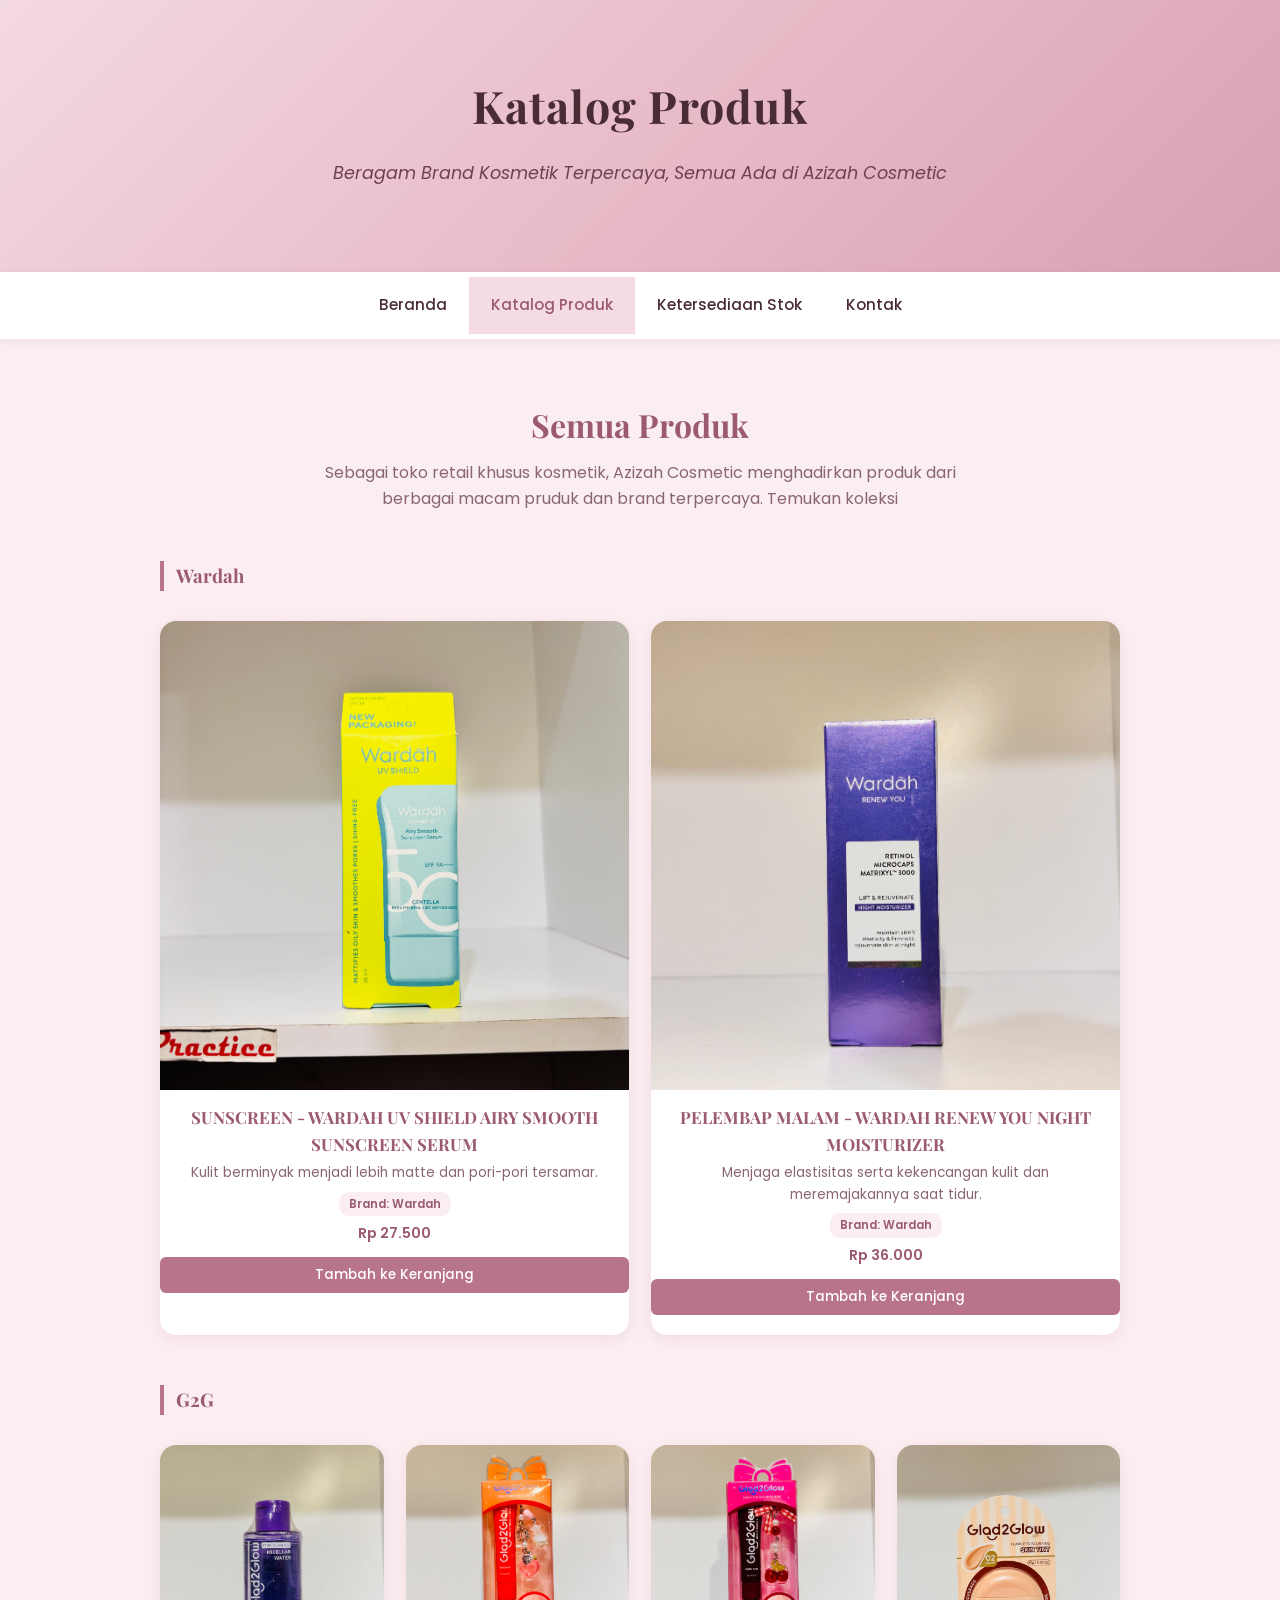
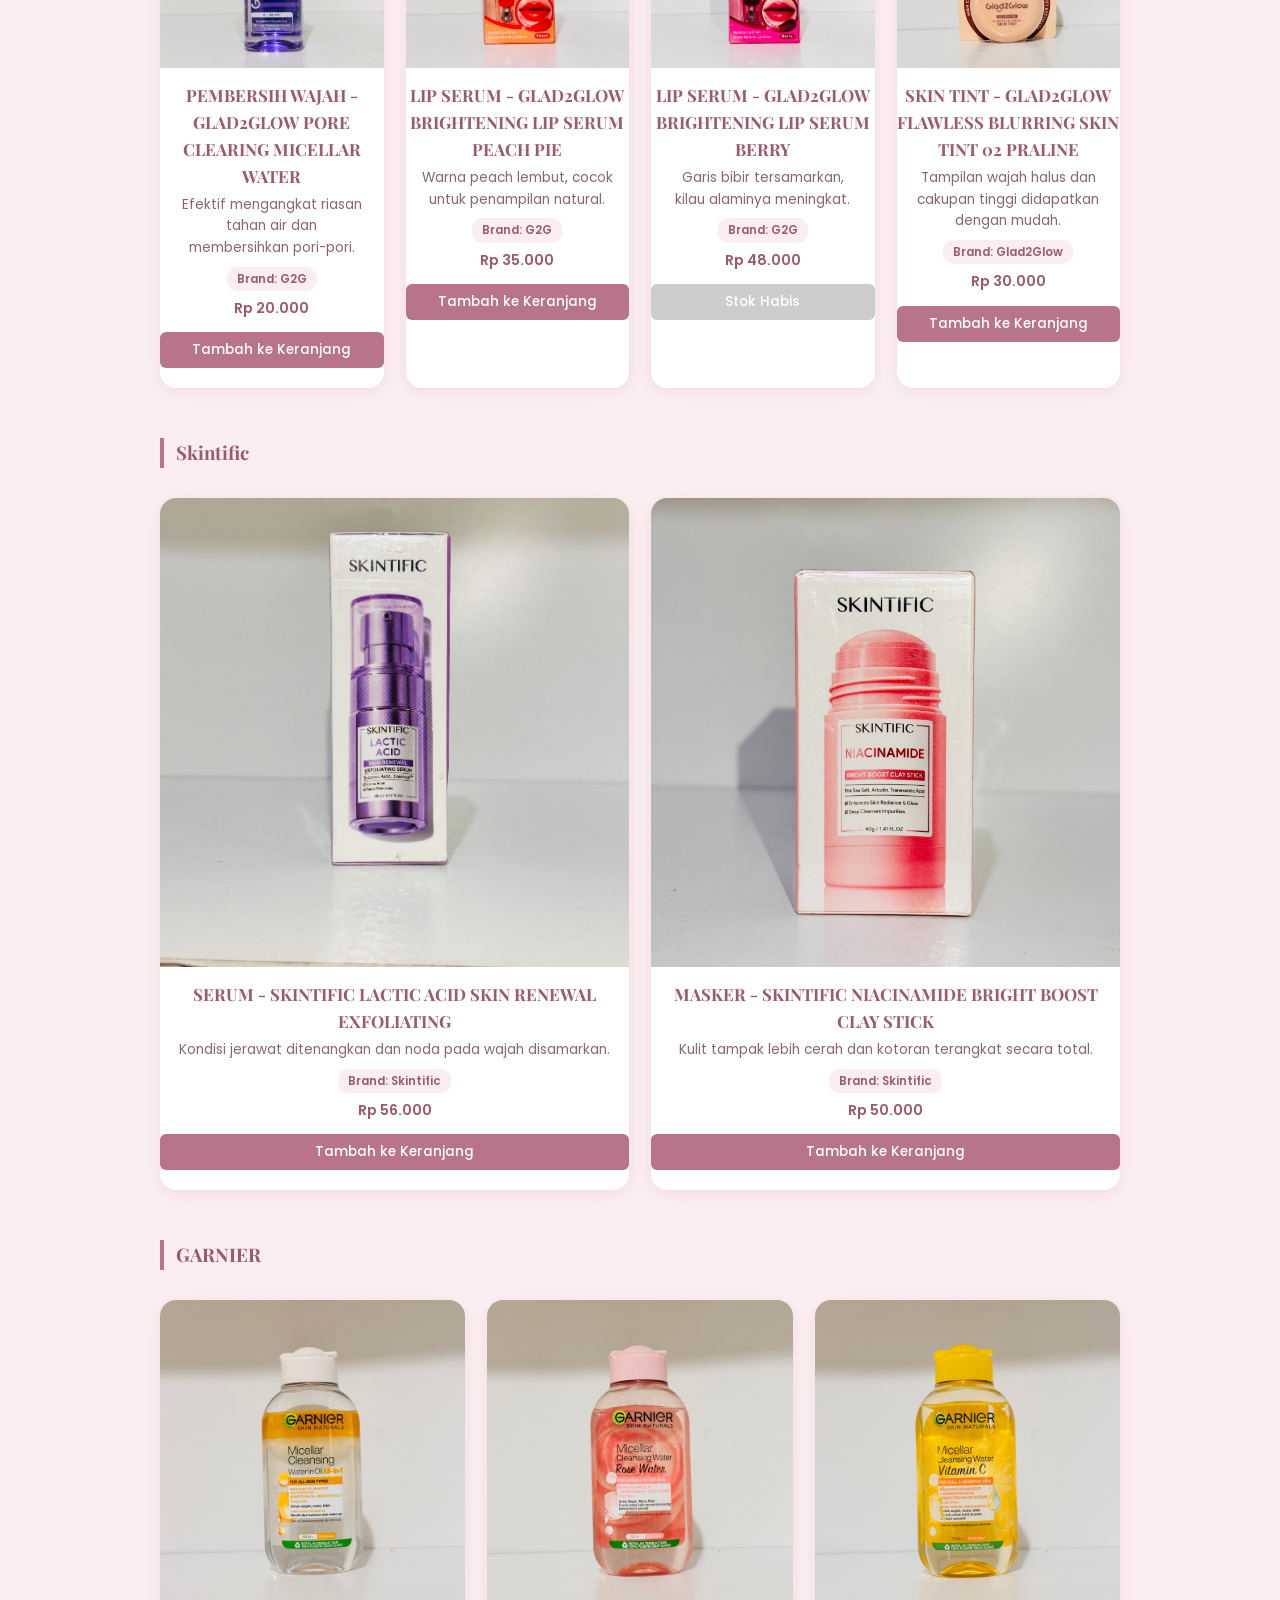
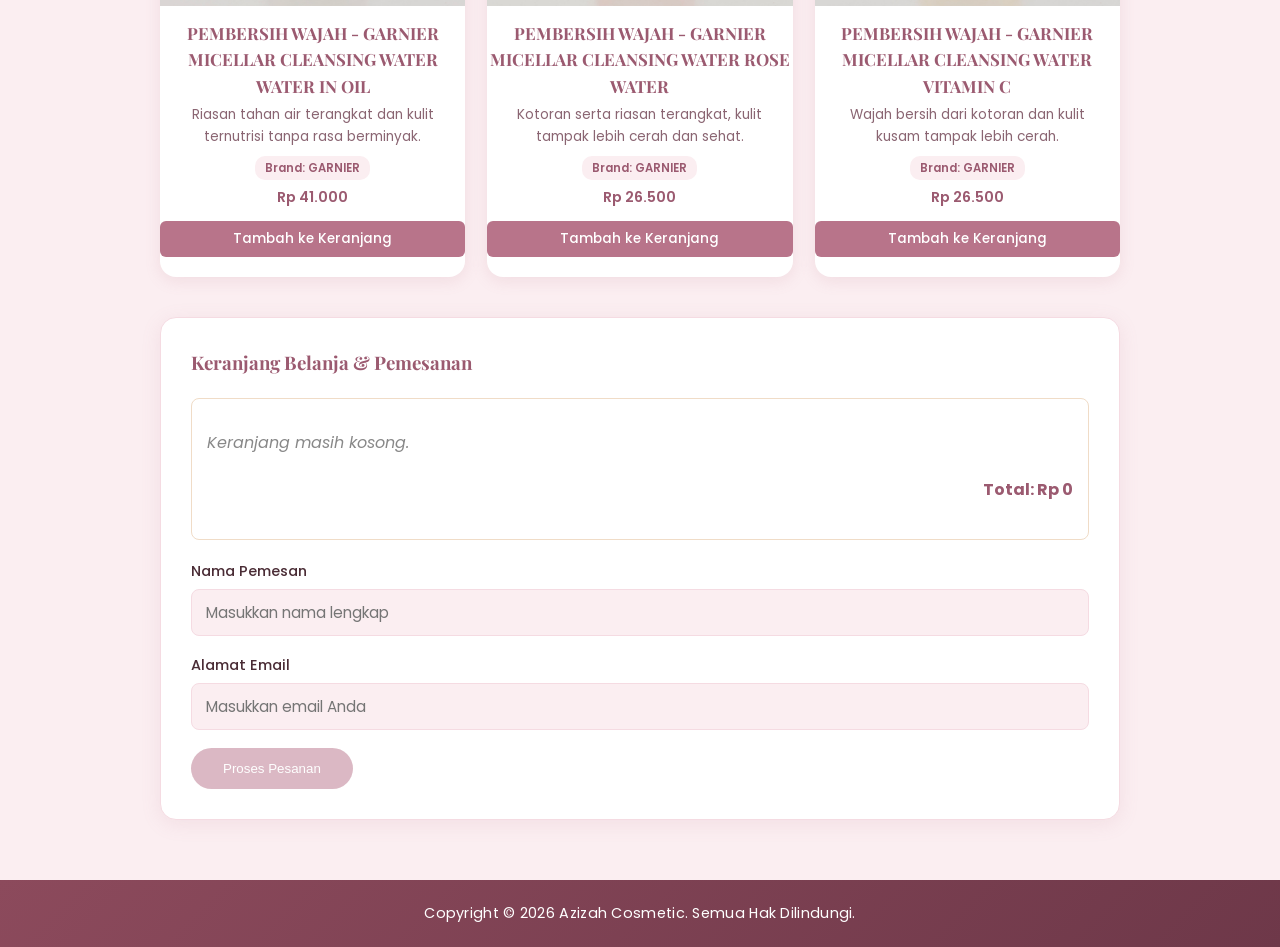
==== commit 1eb27aaa: "Update katalog.html" ====
--- a/katalog.html
+++ b/katalog.html
@@ -126,7 +126,7 @@
 </header>
 
 <nav class="menu">
-  <a href="beranda.html">Beranda</a>
+  <a href="index.html">Beranda</a>
   <a href="katalog.html" class="active">Katalog Produk</a>
   <a href="stok.html">Ketersediaan Stok</a>
   <a href="kontak.html">Kontak</a>
